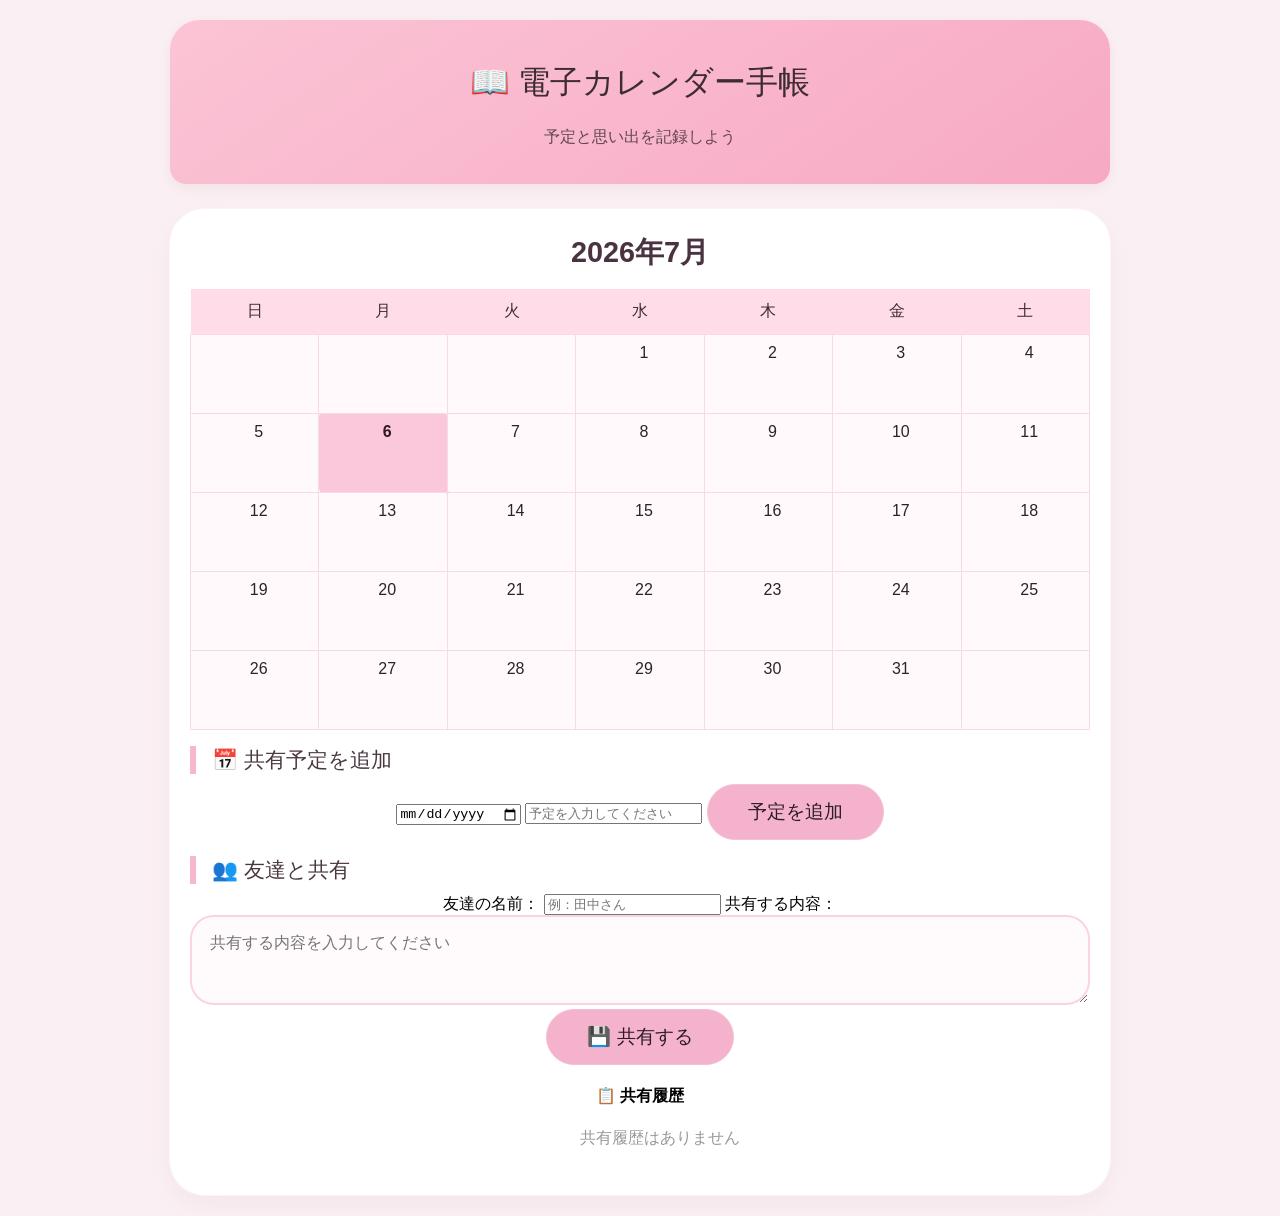
==== calendar.html @ 6535a0ce "Add files via upload" ====
<!DOCTYPE html> 
<html lang="ja"> 
<head> 
    <meta charset="UTF-8"> 
    <meta name="viewport" content="width=device-width, initial-scale=1.0"> 
    <title>電子カレンダー手帳</title> 
    <link rel="stylesheet" href="css/style.css"> 
</head> 
<body> 
    <header> 
        <h1>📖 電子カレンダー手帳</h1> 
        <p>予定と思い出を記録しよう</p> 
    </header> 

    <div class="calendar"> 
        <h2>2026年7月</h2> 

        <table> 
            <tr> 
                <th>日</th>
                <th>月</th>
                <th>火</th>
                <th>水</th>
                <th>木</th>
                <th>金</th>
                <th>土</th> 
            </tr> 

            <tr> 
                <td></td>
                <td></td>
                <td></td> 
                <td><a href="diary.html?date=2026-07-01" data-day="1">1</a></td> 
                <td><a href="diary.html?date=2026-07-02" data-day="2">2</a></td> 
                <td><a href="diary.html?date=2026-07-03" data-day="3">3</a></td> 
                <td><a href="diary.html?date=2026-07-04" data-day="4">4</a></td> 
            </tr> 

            <tr> 
                <td><a href="diary.html?date=2026-07-05" data-day="5">5</a></td> 
                <td><a href="diary.html?date=2026-07-06" data-day="6">6</a></td> 
                <td><a href="diary.html?date=2026-07-07" data-day="7">7</a></td> 
                <td><a href="diary.html?date=2026-07-08" data-day="8">8</a></td> 
                <td><a href="diary.html?date=2026-07-09" data-day="9">9</a></td> 
                <td><a href="diary.html?date=2026-07-10" data-day="10">10</a></td> 
                <td><a href="diary.html?date=2026-07-11" data-day="11">11</a></td> 
            </tr> 

            <tr> 
                <td><a href="diary.html?date=2026-07-12" data-day="12">12</a></td> 
                <td><a href="diary.html?date=2026-07-13" data-day="13">13</a></td> 
                <td><a href="diary.html?date=2026-07-14" data-day="14">14</a></td> 
                <td><a href="diary.html?date=2026-07-15" data-day="15">15</a></td> 
                <td><a href="diary.html?date=2026-07-16" data-day="16">16</a></td> 
                <td><a href="diary.html?date=2026-07-17" data-day="17">17</a></td> 
                <td><a href="diary.html?date=2026-07-18" data-day="18">18</a></td> 
            </tr> 

            <tr> 
                <td><a href="diary.html?date=2026-07-19" data-day="19">19</a></td> 
                <td><a href="diary.html?date=2026-07-20" data-day="20">20</a></td> 
                <td><a href="diary.html?date=2026-07-21" data-day="21">21</a></td> 
                <td><a href="diary.html?date=2026-07-22" data-day="22">22</a></td> 
                <td><a href="diary.html?date=2026-07-23" data-day="23">23</a></td> 
                <td><a href="diary.html?date=2026-07-24" data-day="24">24</a></td> 
                <td><a href="diary.html?date=2026-07-25" data-day="25">25</a></td> 
            </tr> 

            <tr> 
                <td><a href="diary.html?date=2026-07-26" data-day="26">26</a></td> 
                <td><a href="diary.html?date=2026-07-27" data-day="27">27</a></td> 
                <td><a href="diary.html?date=2026-07-28" data-day="28">28</a></td> 
                <td><a href="diary.html?date=2026-07-29" data-day="29">29</a></td> 
                <td><a href="diary.html?date=2026-07-30" data-day="30">30</a></td> 
                <td><a href="diary.html?date=2026-07-31" data-day="31">31</a></td> 
                <td></td> 
            </tr> 
        </table> 

        <div class="event-form">
    <h3>📅 共有予定を追加</h3>

    <input type="date" id="eventDate">

    <input type="text" id="eventTitle" placeholder="予定を入力してください">

    <button type="button" onclick="addEvent()">予定を追加</button>
</div>

        <!-- ===== 友達と共有機能 ===== --> 
        <div class="share-section"> 

            <h3>👥 友達と共有</h3>
            <div class="share-input-area"> 

                <label for="friendName">友達の名前：</label> 
                <input 
                    type="text" 
                    id="friendName" 
                    placeholder="例：田中さん" 
                    class="share-input"
                > 
                 
                <label for="shareMemo">共有する内容：</label> 

                <textarea 
                    id="shareMemo" 
                    rows="3" 
                    placeholder="共有する内容を入力してください" 
                    class="share-textarea"
                ></textarea> 
                 
                <button 
                    onclick="saveSharedData()" 
                    class="share-btn"
                >
                    💾 共有する
                </button> 

            </div> 
             
            <!-- 保存した共有データを表示 --> 
            <div id="sharedList" class="shared-list"> 

                <h4>📋 共有履歴</h4> 

                <ul id="sharedItems"></ul> 

            </div> 

        </div> 
        <!-- ===== ここまで ===== --> 

    </div> 

    <script> 

        // 自動で今日の日付をハイライト 
        const today = new Date(); 
        const todayDay = today.getDate(); 

        const links = document.querySelectorAll('td a[data-day]'); 

        links.forEach(link => { 
            const day = parseInt(link.getAttribute('data-day')); 

            if (day === todayDay) { 
                link.parentElement.classList.add('today'); 
            } 
        }); 


        // ===== 友達と共有 (LocalStorage保存) ===== 
        function saveSharedData() { 

            const friendName = document.getElementById('friendName').value.trim(); 
            const shareMemo = document.getElementById('shareMemo').value.trim(); 

            if (!friendName || !shareMemo) { 
                alert('⚠️ 友達の名前と共有内容を両方入力してください'); 
                return; 
            } 

            // LocalStorageから既存データを取得 
            let sharedData = JSON.parse(localStorage.getItem('sharedData')) || []; 

            // 新しいデータを作成 
            const newData = { 
                id: Date.now(), 
                friendName: friendName, 
                shareMemo: shareMemo, 
                date: new Date().toLocaleString('ja-JP'), 
                timestamp: new Date().getTime() 
            }; 

            // 追加 
            sharedData.unshift(newData); 

            // LocalStorageに保存 
            localStorage.setItem('sharedData', JSON.stringify(sharedData)); 

            // 表示を更新 
            displaySharedData(); 

            // 入力フィールドをクリア 
            document.getElementById('friendName').value = ''; 
            document.getElementById('shareMemo').value = ''; 

            alert('✅ 共有内容を保存しました！'); 
        } 


        function displaySharedData() { 

            const sharedData = JSON.parse(localStorage.getItem('sharedData')) || []; 
            const listElement = document.getElementById('sharedItems'); 

            if (sharedData.length === 0) { 

                listElement.innerHTML = 
                    '<li style="color:#999; list-style:none;">共有履歴はありません</li>'; 

                return; 
            } 

            listElement.innerHTML = sharedData.map(item => ` 
                <li class="shared-item"> 
                    <strong>👤 ${item.friendName}</strong> 
                    <span class="shared-date">${item.date}</span> 
                    <p class="shared-memo">${item.shareMemo}</p> 
                    <button 
                        onclick="deleteSharedData(${item.id})" 
                        class="delete-btn"
                    >
                        🗑️ 削除
                    </button> 
                </li> 
            `).join(''); 
        } 


        function deleteSharedData(id) { 

            if (!confirm('この共有内容を削除しますか？')) return; 

            let sharedData = JSON.parse(localStorage.getItem('sharedData')) || []; 

            sharedData = sharedData.filter(item => item.id !== id); 

            localStorage.setItem('sharedData', JSON.stringify(sharedData)); 

            displaySharedData(); 
        } 


        // ページ読み込み時に表示 
        document.addEventListener('DOMContentLoaded', displaySharedData); 

    // ===== 共有予定をサーバーに保存 =====
async function addEvent() {

    const date = document.getElementById("eventDate").value;
    const title = document.getElementById("eventTitle").value.trim();

    if (!date || !title) {
        alert("日付と予定を入力してください");
        return;
    }

    const newEvent = {
        date: date,
        title: title
    };

    try {
        const response = await fetch("/api/events", {
            method: "POST",
            headers: {
                "Content-Type": "application/json"
            },
            body: JSON.stringify(newEvent)
        });

        if (!response.ok) {
            throw new Error("保存に失敗しました");
        }

        alert("予定を保存しました！");

        document.getElementById("eventDate").value = "";
        document.getElementById("eventTitle").value = "";

    } catch (error) {
        alert("エラーが発生しました");
        console.error(error);
    }
}

// ===== サーバーから共有予定を読み込む =====
async function loadEvents() {
    try {
        const response = await fetch("/api/events");

        if (!response.ok) {
            throw new Error("予定の読み込みに失敗しました");
        }

        const events = await response.json();

        console.log("保存されている予定：", events);
        events.forEach(event => {
    const eventDate = new Date(event.date + "T00:00:00");

    // 这个页面目前是 2026年7月，所以只显示 2026年7月的予定
    if (eventDate.getFullYear() === 2026 && eventDate.getMonth() === 6) {

        const day = eventDate.getDate();

        const dayLink = document.querySelector(
            `td a[data-day="${day}"]`
        );

        if (dayLink) {
            const eventText = document.createElement("div");

            eventText.textContent = event.title;
            eventText.style.fontSize = "12px";
            eventText.style.marginTop = "5px";
            eventText.style.color = "#c45b82";

            dayLink.appendChild(eventText);
        }
    }
});

    } catch (error) {
        console.error(error);
    }
}

// ページを開いた時に予定を読み込む
loadEvents();
</script> 

</body> 
</html>
---- css/style.css ----
/* ----- 全体の中央寄せと柔らかい色合い ----- */
body {
    margin: 0;
    font-family: "Yu Gothic", "Hiragino Sans", sans-serif;
    background: #faf0f3;          /* 極淡いピンクベージュ */
    display: flex;
    flex-direction: column;
    align-items: center;
    justify-content: center;
    min-height: 100vh;
    padding: 20px;
}

/* ----- ホームページ専用 ----- */
body.home {
    background: #faf0f3;
}

.home-box {
    background: #ffffffec;
    padding: 60px 48px;
    border-radius: 40px;
    text-align: center;
    box-shadow: 0 12px 30px rgba(200, 140, 165, 0.12);
    border: 1px solid #fad8e5;
    max-width: 500px;
    width: 90%;
}

.home-box h1 {
    font-size: 2.8rem;
    font-weight: 450;
    color: #372b31;
    margin-bottom: 30px;
    line-height: 1.5;
}

.start-btn {
    background: #f5b2cc;
    padding: 18px 50px;
    border-radius: 60px;
    font-size: 1.6rem;
    text-decoration: none;
    color: #2b1d24;
    font-weight: 500;
    display: inline-block;
    border: 1px solid #f3c0d4;
    box-shadow: 0 6px 16px rgba(200, 120, 150, 0.15);
    transition: 0.25s;
}

.start-btn:hover {
    background: #ed9ebd;
    transform: scale(1.02);
}

/* ----- ヘッダー ----- */
header {
    width: 100%;
    max-width: 900px;
    background: linear-gradient(145deg, #fbc4d5, #f7a9c4);
    color: #3d2c33;
    text-align: center;
    padding: 20px;
    border-radius: 30px 30px 16px 16px;
    box-shadow: 0 4px 14px rgba(190, 120, 140, 0.12);
    margin-bottom: 24px;
}

header h1 {
    font-size: 2rem;
    font-weight: 500;
}
header p {
    margin-top: 4px;
    opacity: 0.8;
}

/* ----- カレンダーカード ----- */
.calendar {
    width: 100%;
    max-width: 900px;
    background: #fffffffa;
    padding: 24px 20px 30px;
    border-radius: 36px;
    box-shadow: 0 10px 24px rgba(210, 150, 170, 0.10);
    border: 1px solid rgba(255, 215, 225, 0.3);
    text-align: center;
}

.calendar h2 {
    font-size: 1.8rem;
    color: #4a3340;
    margin-top: 0;
    margin-bottom: 16px;
}

.calendar h3 {
    font-weight: 400;
    color: #4a3841;
    font-size: 1.3rem;
    text-align: left;
    border-left: 6px solid #f7b7ce;
    padding-left: 16px;
    margin: 16px 0 10px;
}

/* ----- テーブル (カレンダー) ----- */
table {
    width: 100%;
    border-collapse: collapse;
    table-layout: fixed;
}

th {
    background: #ffdce8;
    padding: 12px 0;
    font-weight: 500;
    color: #3f2d35;
}

td {
    border: 1px solid #f5dce4;
    height: 76px;
    vertical-align: top;
    background: #fff9fb;
    border-radius: 4px;
}

td a {
    display: block;
    width: 100%;
    height: 100%;
    padding: 8px 4px;
    text-decoration: none;
    color: #2d2228;
    border-radius: 4px;
    transition: 0.15s;
}

td a:hover {
    background: #ffe4ef;
}

.today {
    background: #fbc8db !important;
    font-weight: 600;
}
.today a {
    background: #fbc8db !important;
    color: #2f1a25;
}

/* ----- 日記ページ用 ----- */
textarea {
    width: 100%;
    padding: 16px 18px;
    font-size: 1rem;
    border: 2px solid #fad4e2;
    border-radius: 24px;
    background: #fffbfd;
    font-family: inherit;
    resize: vertical;
    box-sizing: border-box;
}

textarea:focus {
    outline: none;
    border-color: #f09bb9;
    box-shadow: 0 0 0 4px #fad4e2;
}

.upload {
    display: inline-block;
    background: #fce2ec;
    padding: 12px 28px;
    border-radius: 50px;
    cursor: pointer;
    border: 1px solid #f3bace;
    transition: 0.2s;
    font-size: 1rem;
}
.upload:hover {
    background: #f9d0df;
}
.upload input {
    display: none;
}

button {
    background: #f5b2cc;
    border: none;
    padding: 14px 40px;
    border-radius: 60px;
    font-size: 1.2rem;
    font-weight: 500;
    color: #2d1e26;
    cursor: pointer;
    border: 1px solid #f3c0d4;
    transition: 0.2s;
}
button:hover {
    background: #f09bb9;
    transform: translateY(-2px);
}

a {
    color: #4a2f3b;
    text-decoration: none;
}
a:hover {
    text-decoration: underline;
}

/* ----- 戻るリンク ----- */
.calendar a[href="calendar.html"] {
    display: inline-block;
    background: #f7e4ec;
    padding: 10px 24px;
    border-radius: 40px;
    border: 1px solid #f3c8d9;
    transition: 0.2s;
}
.calendar a[href="calendar.html"]:hover {
    background: #fbd6e5;
    text-decoration: none;
}
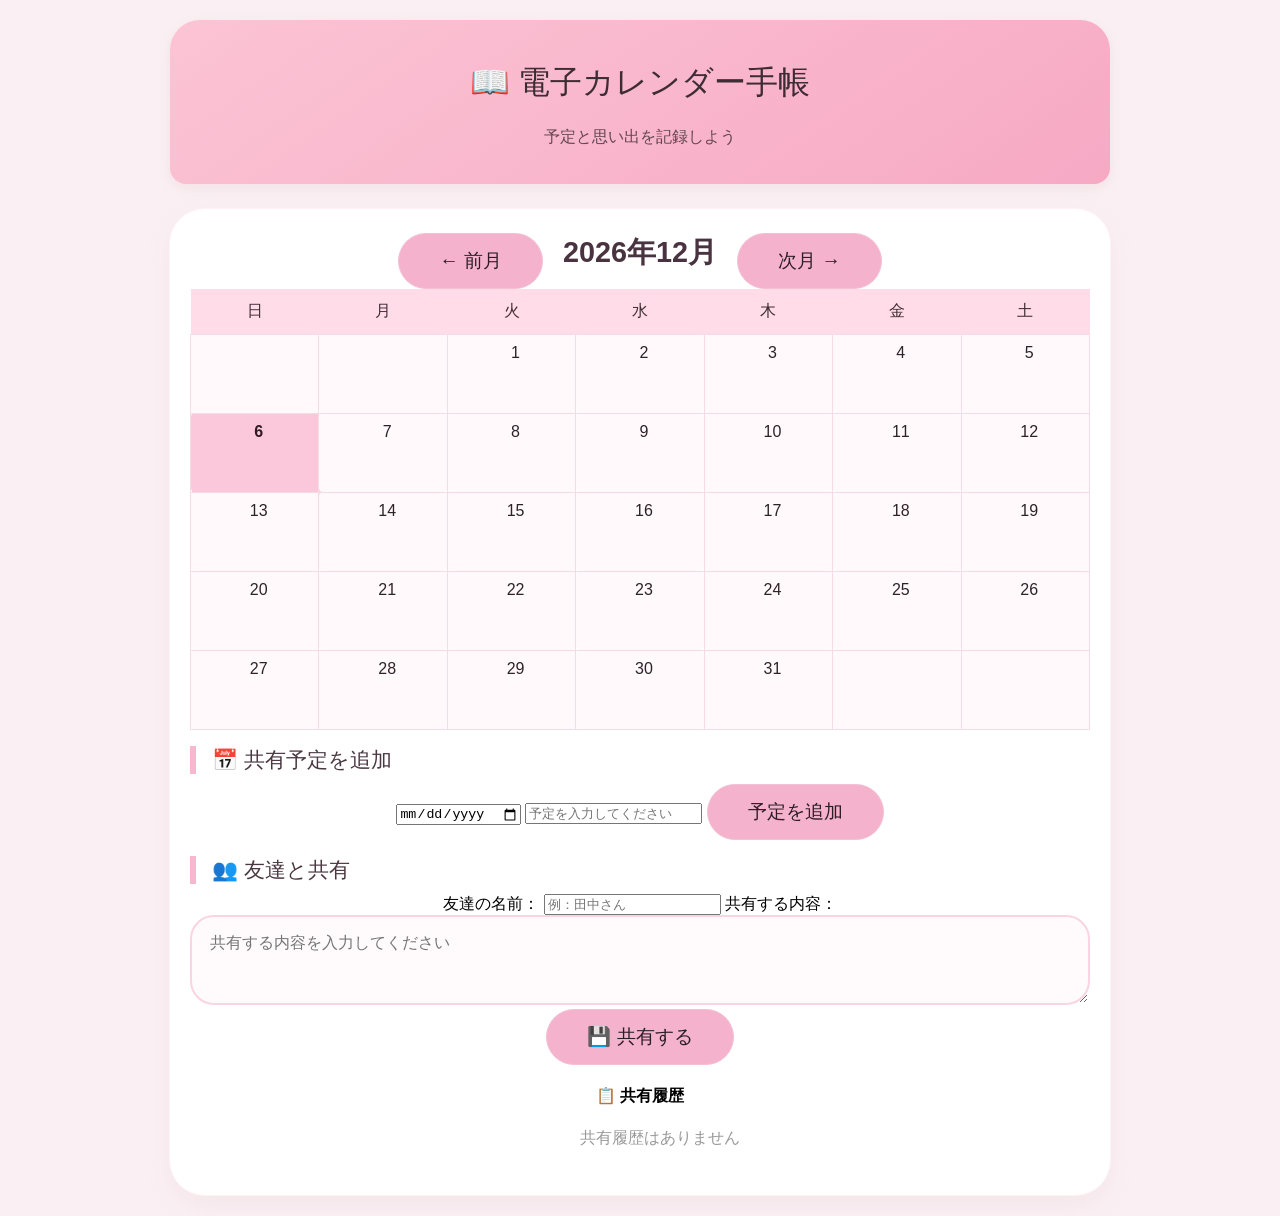
==== commit 871c9bae: "Update calendar.html" ====
--- a/calendar.html
+++ b/calendar.html
@@ -1,326 +1,583 @@
-<!DOCTYPE html> 
-<html lang="ja"> 
-<head> 
-    <meta charset="UTF-8"> 
-    <meta name="viewport" content="width=device-width, initial-scale=1.0"> 
-    <title>電子カレンダー手帳</title> 
-    <link rel="stylesheet" href="css/style.css"> 
-</head> 
-<body> 
-    <header> 
-        <h1>📖 電子カレンダー手帳</h1> 
-        <p>予定と思い出を記録しよう</p> 
-    </header> 
-
-    <div class="calendar"> 
-        <h2>2026年7月</h2> 
-
-        <table> 
-            <tr> 
-                <th>日</th>
-                <th>月</th>
-                <th>火</th>
-                <th>水</th>
-                <th>木</th>
-                <th>金</th>
-                <th>土</th> 
-            </tr> 
-
-            <tr> 
-                <td></td>
-                <td></td>
-                <td></td> 
-                <td><a href="diary.html?date=2026-07-01" data-day="1">1</a></td> 
-                <td><a href="diary.html?date=2026-07-02" data-day="2">2</a></td> 
-                <td><a href="diary.html?date=2026-07-03" data-day="3">3</a></td> 
-                <td><a href="diary.html?date=2026-07-04" data-day="4">4</a></td> 
-            </tr> 
-
-            <tr> 
-                <td><a href="diary.html?date=2026-07-05" data-day="5">5</a></td> 
-                <td><a href="diary.html?date=2026-07-06" data-day="6">6</a></td> 
-                <td><a href="diary.html?date=2026-07-07" data-day="7">7</a></td> 
-                <td><a href="diary.html?date=2026-07-08" data-day="8">8</a></td> 
-                <td><a href="diary.html?date=2026-07-09" data-day="9">9</a></td> 
-                <td><a href="diary.html?date=2026-07-10" data-day="10">10</a></td> 
-                <td><a href="diary.html?date=2026-07-11" data-day="11">11</a></td> 
-            </tr> 
-
-            <tr> 
-                <td><a href="diary.html?date=2026-07-12" data-day="12">12</a></td> 
-                <td><a href="diary.html?date=2026-07-13" data-day="13">13</a></td> 
-                <td><a href="diary.html?date=2026-07-14" data-day="14">14</a></td> 
-                <td><a href="diary.html?date=2026-07-15" data-day="15">15</a></td> 
-                <td><a href="diary.html?date=2026-07-16" data-day="16">16</a></td> 
-                <td><a href="diary.html?date=2026-07-17" data-day="17">17</a></td> 
-                <td><a href="diary.html?date=2026-07-18" data-day="18">18</a></td> 
-            </tr> 
-
-            <tr> 
-                <td><a href="diary.html?date=2026-07-19" data-day="19">19</a></td> 
-                <td><a href="diary.html?date=2026-07-20" data-day="20">20</a></td> 
-                <td><a href="diary.html?date=2026-07-21" data-day="21">21</a></td> 
-                <td><a href="diary.html?date=2026-07-22" data-day="22">22</a></td> 
-                <td><a href="diary.html?date=2026-07-23" data-day="23">23</a></td> 
-                <td><a href="diary.html?date=2026-07-24" data-day="24">24</a></td> 
-                <td><a href="diary.html?date=2026-07-25" data-day="25">25</a></td> 
-            </tr> 
-
-            <tr> 
-                <td><a href="diary.html?date=2026-07-26" data-day="26">26</a></td> 
-                <td><a href="diary.html?date=2026-07-27" data-day="27">27</a></td> 
-                <td><a href="diary.html?date=2026-07-28" data-day="28">28</a></td> 
-                <td><a href="diary.html?date=2026-07-29" data-day="29">29</a></td> 
-                <td><a href="diary.html?date=2026-07-30" data-day="30">30</a></td> 
-                <td><a href="diary.html?date=2026-07-31" data-day="31">31</a></td> 
-                <td></td> 
-            </tr> 
-        </table> 
-
+<!DOCTYPE html>
+<html lang="ja">
+
+<head>
+    <meta charset="UTF-8">
+    <meta name="viewport" content="width=device-width, initial-scale=1.0">
+    <title>電子カレンダー手帳</title>
+    <link rel="stylesheet" href="css/style.css">
+</head>
+
+<body>
+
+    <header>
+        <h1>📖 電子カレンダー手帳</h1>
+        <p>予定と思い出を記録しよう</p>
+    </header>
+
+    <div class="calendar">
+
+        <!-- 月の切り替え -->
+        <div style="display:flex; justify-content:center; align-items:center; gap:20px;">
+            <button type="button" onclick="changeMonth(-1)">← 前月</button>
+
+            <h2 id="monthTitle"></h2>
+
+            <button type="button" onclick="changeMonth(1)">次月 →</button>
+        </div>
+
+        <!-- カレンダー -->
+        <table>
+            <thead>
+                <tr>
+                    <th>日</th>
+                    <th>月</th>
+                    <th>火</th>
+                    <th>水</th>
+                    <th>木</th>
+                    <th>金</th>
+                    <th>土</th>
+                </tr>
+            </thead>
+
+            <tbody id="calendarBody">
+            </tbody>
+        </table>
+
+
+        <!-- 共有予定 -->
         <div class="event-form">
-    <h3>📅 共有予定を追加</h3>
-
-    <input type="date" id="eventDate">
-
-    <input type="text" id="eventTitle" placeholder="予定を入力してください">
-
-    <button type="button" onclick="addEvent()">予定を追加</button>
-</div>
-
-        <!-- ===== 友達と共有機能 ===== --> 
-        <div class="share-section"> 
+
+            <h3>📅 共有予定を追加</h3>
+
+            <input type="date" id="eventDate">
+
+            <input
+                type="text"
+                id="eventTitle"
+                placeholder="予定を入力してください"
+            >
+
+            <button type="button" onclick="addEvent()">
+                予定を追加
+            </button>
+
+        </div>
+
+
+        <!-- ===== 友達と共有機能 ===== -->
+
+        <div class="share-section">
 
             <h3>👥 友達と共有</h3>
-            <div class="share-input-area"> 
-
-                <label for="friendName">友達の名前：</label> 
-                <input 
-                    type="text" 
-                    id="friendName" 
-                    placeholder="例：田中さん" 
+
+            <div class="share-input-area">
+
+                <label for="friendName">友達の名前：</label>
+
+                <input
+                    type="text"
+                    id="friendName"
+                    placeholder="例：田中さん"
                     class="share-input"
-                > 
-                 
-                <label for="shareMemo">共有する内容：</label> 
-
-                <textarea 
-                    id="shareMemo" 
-                    rows="3" 
-                    placeholder="共有する内容を入力してください" 
+                >
+
+                <label for="shareMemo">共有する内容：</label>
+
+                <textarea
+                    id="shareMemo"
+                    rows="3"
+                    placeholder="共有する内容を入力してください"
                     class="share-textarea"
-                ></textarea> 
-                 
-                <button 
-                    onclick="saveSharedData()" 
+                ></textarea>
+
+                <button
+                    type="button"
+                    onclick="saveSharedData()"
                     class="share-btn"
                 >
                     💾 共有する
-                </button> 
-
-            </div> 
-             
-            <!-- 保存した共有データを表示 --> 
-            <div id="sharedList" class="shared-list"> 
-
-                <h4>📋 共有履歴</h4> 
-
-                <ul id="sharedItems"></ul> 
-
-            </div> 
-
-        </div> 
-        <!-- ===== ここまで ===== --> 
-
-    </div> 
-
-    <script> 
-
-        // 自動で今日の日付をハイライト 
-        const today = new Date(); 
-        const todayDay = today.getDate(); 
-
-        const links = document.querySelectorAll('td a[data-day]'); 
-
-        links.forEach(link => { 
-            const day = parseInt(link.getAttribute('data-day')); 
-
-            if (day === todayDay) { 
-                link.parentElement.classList.add('today'); 
-            } 
-        }); 
-
-
-        // ===== 友達と共有 (LocalStorage保存) ===== 
-        function saveSharedData() { 
-
-            const friendName = document.getElementById('friendName').value.trim(); 
-            const shareMemo = document.getElementById('shareMemo').value.trim(); 
-
-            if (!friendName || !shareMemo) { 
-                alert('⚠️ 友達の名前と共有内容を両方入力してください'); 
-                return; 
-            } 
-
-            // LocalStorageから既存データを取得 
-            let sharedData = JSON.parse(localStorage.getItem('sharedData')) || []; 
-
-            // 新しいデータを作成 
-            const newData = { 
-                id: Date.now(), 
-                friendName: friendName, 
-                shareMemo: shareMemo, 
-                date: new Date().toLocaleString('ja-JP'), 
-                timestamp: new Date().getTime() 
-            }; 
-
-            // 追加 
-            sharedData.unshift(newData); 
-
-            // LocalStorageに保存 
-            localStorage.setItem('sharedData', JSON.stringify(sharedData)); 
-
-            // 表示を更新 
-            displaySharedData(); 
-
-            // 入力フィールドをクリア 
-            document.getElementById('friendName').value = ''; 
-            document.getElementById('shareMemo').value = ''; 
-
-            alert('✅ 共有内容を保存しました！'); 
-        } 
-
-
-        function displaySharedData() { 
-
-            const sharedData = JSON.parse(localStorage.getItem('sharedData')) || []; 
-            const listElement = document.getElementById('sharedItems'); 
-
-            if (sharedData.length === 0) { 
-
-                listElement.innerHTML = 
-                    '<li style="color:#999; list-style:none;">共有履歴はありません</li>'; 
-
-                return; 
-            } 
-
-            listElement.innerHTML = sharedData.map(item => ` 
-                <li class="shared-item"> 
-                    <strong>👤 ${item.friendName}</strong> 
-                    <span class="shared-date">${item.date}</span> 
-                    <p class="shared-memo">${item.shareMemo}</p> 
-                    <button 
-                        onclick="deleteSharedData(${item.id})" 
+                </button>
+
+            </div>
+
+            <div id="sharedList" class="shared-list">
+
+                <h4>📋 共有履歴</h4>
+
+                <ul id="sharedItems"></ul>
+
+            </div>
+
+        </div>
+
+        <!-- ===== ここまで ===== -->
+
+    </div>
+
+
+<script>
+
+    // ==========================================
+    // カレンダー
+    // ==========================================
+
+    const today = new Date();
+
+    // 最初に現在の年月を表示
+    let currentYear = today.getFullYear();
+    let currentMonth = today.getMonth();
+
+    let savedEvents = [];
+
+
+    function formatDate(year, month, day) {
+
+        const monthText = String(month + 1).padStart(2, "0");
+        const dayText = String(day).padStart(2, "0");
+
+        return `${year}-${monthText}-${dayText}`;
+    }
+
+
+    function renderCalendar() {
+
+        const monthTitle = document.getElementById("monthTitle");
+        const calendarBody = document.getElementById("calendarBody");
+
+        monthTitle.textContent =
+            `${currentYear}年${currentMonth + 1}月`;
+
+        calendarBody.innerHTML = "";
+
+        // 月の1日
+        const firstDay =
+            new Date(currentYear, currentMonth, 1).getDay();
+
+        // 月の最終日
+        const daysInMonth =
+            new Date(currentYear, currentMonth + 1, 0).getDate();
+
+
+        let day = 1;
+
+        // 最大6週間
+        for (let week = 0; week < 6; week++) {
+
+            const row = document.createElement("tr");
+
+            for (let weekday = 0; weekday < 7; weekday++) {
+
+                const cell = document.createElement("td");
+
+                if (
+                    (week === 0 && weekday < firstDay) ||
+                    day > daysInMonth
+                ) {
+
+                    cell.innerHTML = "";
+
+                } else {
+
+                    const dateString =
+                        formatDate(currentYear, currentMonth, day);
+
+                    const link = document.createElement("a");
+
+                    link.href =
+                        `diary.html?date=${dateString}`;
+
+                    link.setAttribute("data-day", day);
+
+                    link.textContent = day;
+
+
+                    // 今日をハイライト
+                    if (
+                        currentYear === today.getFullYear() &&
+                        currentMonth === today.getMonth() &&
+                        day === today.getDate()
+                    ) {
+
+                        cell.classList.add("today");
+                    }
+
+
+                    // この日の共有予定を表示
+                    const dayEvents = savedEvents.filter(
+                        event => event.date === dateString
+                    );
+
+                    dayEvents.forEach(event => {
+
+                        const eventText =
+                            document.createElement("div");
+
+                        
+
+                        eventText.textContent = event.title + " 🗑️";
+
+eventText.style.fontSize = "12px";
+eventText.style.marginTop = "5px";
+eventText.style.color = "#c45b82";
+eventText.style.cursor = "pointer";
+
+eventText.onclick = function(eventClick) {
+
+    // 点击予定时，不进入日记页面
+    eventClick.preventDefault();
+    eventClick.stopPropagation();
+
+    deleteEvent(event.id, event.title);
+};
+
+link.appendChild(eventText);
+                    });
+
+
+                    cell.appendChild(link);
+
+                    day++;
+                }
+
+                row.appendChild(cell);
+            }
+
+            calendarBody.appendChild(row);
+
+            if (day > daysInMonth) {
+                break;
+            }
+        }
+    }
+
+
+    // 前月・次月
+    function changeMonth(amount) {
+
+        currentMonth += amount;
+
+        if (currentMonth < 0) {
+
+            currentMonth = 11;
+            currentYear--;
+
+        } else if (currentMonth > 11) {
+
+            currentMonth = 0;
+            currentYear++;
+        }
+
+        renderCalendar();
+    }
+
+
+
+    // ==========================================
+    // 友達と共有（LocalStorage）
+    // ==========================================
+
+    function saveSharedData() {
+
+        const friendName =
+            document.getElementById("friendName").value.trim();
+
+        const shareMemo =
+            document.getElementById("shareMemo").value.trim();
+
+
+        if (!friendName || !shareMemo) {
+
+            alert(
+                "⚠️ 友達の名前と共有内容を両方入力してください"
+            );
+
+            return;
+        }
+
+
+        let sharedData =
+            JSON.parse(localStorage.getItem("sharedData")) || [];
+
+
+        const newData = {
+
+            id: Date.now(),
+
+            friendName: friendName,
+
+            shareMemo: shareMemo,
+
+            date: new Date().toLocaleString("ja-JP"),
+
+            timestamp: new Date().getTime()
+        };
+
+
+        sharedData.unshift(newData);
+
+        localStorage.setItem(
+            "sharedData",
+            JSON.stringify(sharedData)
+        );
+
+
+        displaySharedData();
+
+
+        document.getElementById("friendName").value = "";
+
+        document.getElementById("shareMemo").value = "";
+
+
+        alert("✅ 共有内容を保存しました！");
+    }
+
+
+
+    function displaySharedData() {
+
+        const sharedData =
+            JSON.parse(localStorage.getItem("sharedData")) || [];
+
+        const listElement =
+            document.getElementById("sharedItems");
+
+
+        if (sharedData.length === 0) {
+
+            listElement.innerHTML =
+                '<li style="color:#999; list-style:none;">共有履歴はありません</li>';
+
+            return;
+        }
+
+
+        listElement.innerHTML =
+            sharedData.map(item => `
+
+                <li class="shared-item">
+
+                    <strong>
+                        👤 ${item.friendName}
+                    </strong>
+
+                    <span class="shared-date">
+                        ${item.date}
+                    </span>
+
+                    <p class="shared-memo">
+                        ${item.shareMemo}
+                    </p>
+
+                    <button
+                        onclick="deleteSharedData(${item.id})"
                         class="delete-btn"
                     >
                         🗑️ 削除
-                    </button> 
-                </li> 
-            `).join(''); 
-        } 
-
-
-        function deleteSharedData(id) { 
-
-            if (!confirm('この共有内容を削除しますか？')) return; 
-
-            let sharedData = JSON.parse(localStorage.getItem('sharedData')) || []; 
-
-            sharedData = sharedData.filter(item => item.id !== id); 
-
-            localStorage.setItem('sharedData', JSON.stringify(sharedData)); 
-
-            displaySharedData(); 
-        } 
-
-
-        // ページ読み込み時に表示 
-        document.addEventListener('DOMContentLoaded', displaySharedData); 
-
-    // ===== 共有予定をサーバーに保存 =====
-async function addEvent() {
-
-    const date = document.getElementById("eventDate").value;
-    const title = document.getElementById("eventTitle").value.trim();
-
-    if (!date || !title) {
-        alert("日付と予定を入力してください");
+                    </button>
+
+                </li>
+
+            `).join("");
+    }
+
+
+
+    function deleteSharedData(id) {
+
+        if (!confirm("この共有内容を削除しますか？")) {
+            return;
+        }
+
+
+        let sharedData =
+            JSON.parse(localStorage.getItem("sharedData")) || [];
+
+
+        sharedData =
+            sharedData.filter(item => item.id !== id);
+
+
+        localStorage.setItem(
+            "sharedData",
+            JSON.stringify(sharedData)
+        );
+
+
+        displaySharedData();
+    }
+
+
+
+    // ==========================================
+    // 共有予定をサーバーに保存
+    // ==========================================
+
+    async function addEvent() {
+
+        const date =
+            document.getElementById("eventDate").value;
+
+        const title =
+            document.getElementById("eventTitle").value.trim();
+
+
+        if (!date || !title) {
+
+            alert("日付と予定を入力してください");
+
+            return;
+        }
+
+
+        const newEvent = {
+
+            date: date,
+
+            title: title
+        };
+
+
+        try {
+
+            const response =
+                await fetch("/api/events", {
+
+                    method: "POST",
+
+                    headers: {
+                        "Content-Type": "application/json"
+                    },
+
+                    body: JSON.stringify(newEvent)
+                });
+
+
+            if (!response.ok) {
+
+                throw new Error("保存に失敗しました");
+            }
+
+
+            alert("予定を保存しました！");
+
+
+            document.getElementById("eventDate").value = "";
+
+            document.getElementById("eventTitle").value = "";
+
+
+            // 保存後に最新予定を読み込む
+            await loadEvents();
+
+
+        } catch (error) {
+
+            alert("エラーが発生しました");
+
+            console.error(error);
+        }
+    }
+
+
+
+    // ==========================================
+    // サーバーから共有予定を読み込む
+    // ==========================================
+// ==========================================
+// 共有予定を削除
+// ==========================================
+
+async function deleteEvent(id, title) {
+
+    const result = confirm(
+        `「${title}」を削除しますか？`
+    );
+
+    if (!result) {
         return;
     }
 
-    const newEvent = {
-        date: date,
-        title: title
-    };
-
     try {
-        const response = await fetch("/api/events", {
-            method: "POST",
-            headers: {
-                "Content-Type": "application/json"
-            },
-            body: JSON.stringify(newEvent)
+
+        const response = await fetch(`/api/events/${id}`, {
+            method: "DELETE"
         });
 
         if (!response.ok) {
-            throw new Error("保存に失敗しました");
-        }
-
-        alert("予定を保存しました！");
-
-        document.getElementById("eventDate").value = "";
-        document.getElementById("eventTitle").value = "";
+            throw new Error("削除に失敗しました");
+        }
+
+        alert("予定を削除しました！");
+
+        // 削除後、最新の予定を再読み込み
+        await loadEvents();
 
     } catch (error) {
-        alert("エラーが発生しました");
+
+        alert("予定の削除中にエラーが発生しました");
+
         console.error(error);
     }
 }
-
-// ===== サーバーから共有予定を読み込む =====
-async function loadEvents() {
-    try {
-        const response = await fetch("/api/events");
-
-        if (!response.ok) {
-            throw new Error("予定の読み込みに失敗しました");
-        }
-
-        const events = await response.json();
-
-        console.log("保存されている予定：", events);
-        events.forEach(event => {
-    const eventDate = new Date(event.date + "T00:00:00");
-
-    // 这个页面目前是 2026年7月，所以只显示 2026年7月的予定
-    if (eventDate.getFullYear() === 2026 && eventDate.getMonth() === 6) {
-
-        const day = eventDate.getDate();
-
-        const dayLink = document.querySelector(
-            `td a[data-day="${day}"]`
-        );
-
-        if (dayLink) {
-            const eventText = document.createElement("div");
-
-            eventText.textContent = event.title;
-            eventText.style.fontSize = "12px";
-            eventText.style.marginTop = "5px";
-            eventText.style.color = "#c45b82";
-
-            dayLink.appendChild(eventText);
-        }
-    }
-});
-
-    } catch (error) {
-        console.error(error);
-    }
-}
-
-// ページを開いた時に予定を読み込む
-loadEvents();
-</script> 
-
-</body> 
-</html>+    async function loadEvents() {
+
+        try {
+
+            const response =
+                await fetch("/api/events");
+
+
+            if (!response.ok) {
+
+                throw new Error(
+                    "予定の読み込みに失敗しました"
+                );
+            }
+
+
+            savedEvents = await response.json();
+
+
+            console.log(
+                "保存されている予定：",
+                savedEvents
+            );
+
+
+            renderCalendar();
+
+
+        } catch (error) {
+
+            console.error(error);
+
+            // 予定取得に失敗してもカレンダーは表示
+            renderCalendar();
+        }
+    }
+
+
+
+    // ==========================================
+    // ページ読み込み
+    // ==========================================
+
+    document.addEventListener(
+        "DOMContentLoaded",
+        () => {
+
+            displaySharedData();
+
+            renderCalendar();
+
+            loadEvents();
+        }
+    );
+
+</script>
+
+</body>
+
+</html>
